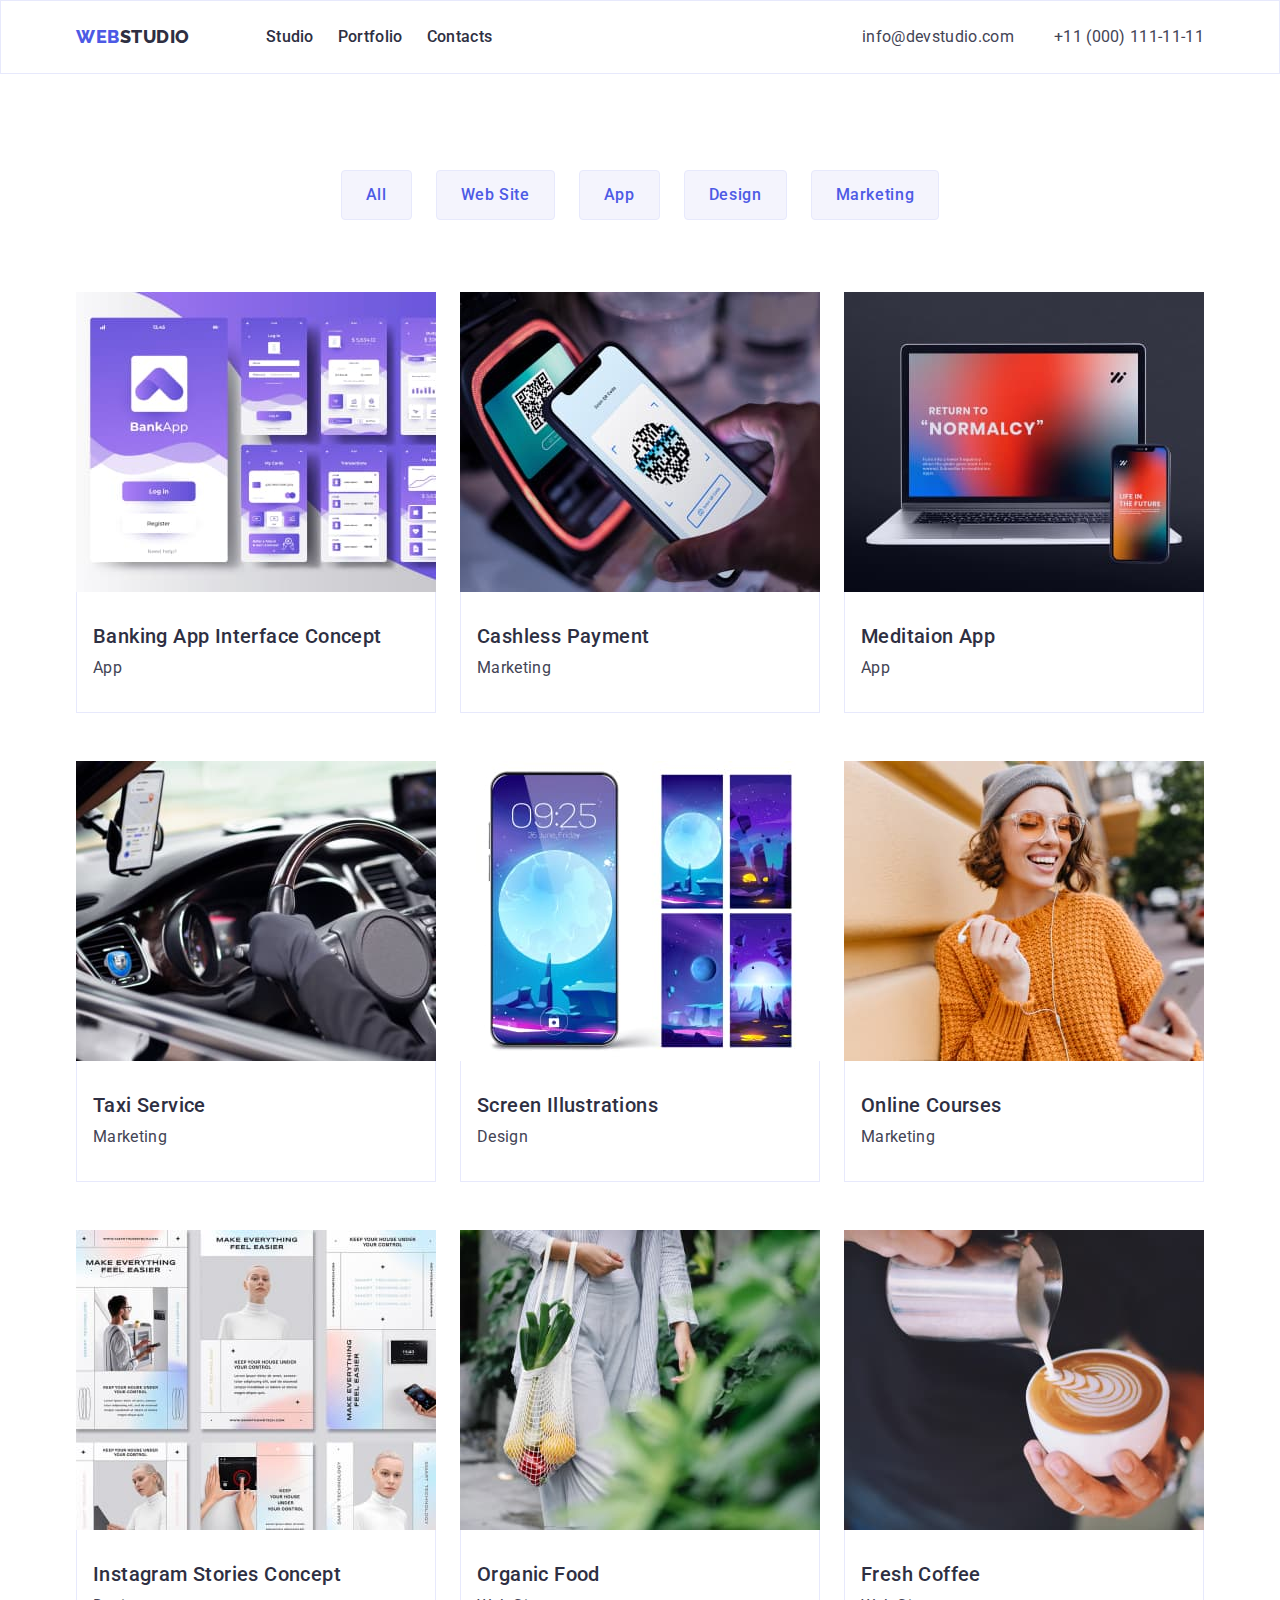
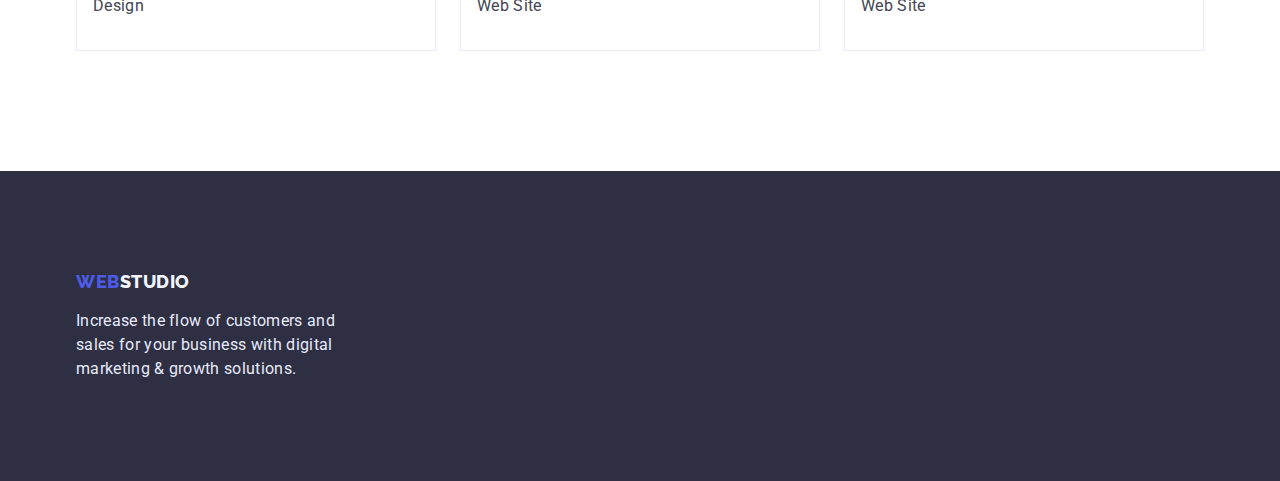
==== portfolio.html @ 0af75738 "new project" ====
<!DOCTYPE html>
<html lang="en">
  <head>
    <meta charset="UTF-8" />
    <meta http-equiv="X-UA-Compatible" content="IE=edge" />
    <meta name="viewport" content="width=device-width, initial-scale=1.0" />
    <link rel="preconnect" href="https://fonts.googleapis.com" />
    <link rel="preconnect" href="https://fonts.gstatic.com" crossorigin />
    <link
      href="https://fonts.googleapis.com/css2?family=Raleway:wght@800&family=Roboto:wght@400;500;700;900&display=swap"
      rel="stylesheet"
    />
    <title>Portfolio</title>
    <link rel="stylesheet" href="https://cdn.jsdelivr.net/npm/modern-normalize@1.1.0/modern-normalize.min.css" />
    <link rel="stylesheet" href="./css/styles.css" />
  </head>
  <body>
    <!-- header -->
    <header class="header">
      <div class="container header-container">
        <nav class="header-nav">
          <a class="logo" href="./index.html"
            ><span class="logo-first">WEB</span><span class="logo-second">STUDIO</span></a
          >
          <ul class="header-list list">
            <li class="header-item"><a class="header-link link" href="./index.html">Studio</a></li>
            <li class="header-item"><a class="header-link link" href="./portfolio.html">Portfolio</a></li>
            <li class="header-item"><a class="header-link link" href="">Contacts</a></li>
          </ul>
        </nav>

        <address class="header-address">
          <ul class="header-contacts list">
            <li class="contact">
              <a class="header-mail link" href="mailto:info@devstudio.com"> info@devstudio.com </a>
            </li>
            <li class="contact"><a class="header-tel link" href="tel:+110001111111">+11 (000) 111-11-11</a></li>
          </ul>
        </address>
      </div>
    </header>
    <!-- /header -->
    <main>
      <section class="main-section">
        <div class="container main-button-projects">
          <h1 class="visually-hidden">Filter on the page</h1>
          <ul class="main-section-btn">
            <li class="filter-btn"><button class="main-btn button" type="button">All</button></li>
            <li class="filter-btn"><button class="main-btn button" type="button">Web Site</button></li>
            <li class="filter-btn"><button class="main-btn button" type="button">App</button></li>
            <li class="filter-btn"><button class="main-btn button" type="button">Design</button></li>
            <li class="filter-btn"><button class="main-btn button" type="button">Marketing</button></li>
          </ul>
          <ul class="projects-list list">
            <li class="projects-item">
              <a href="#" class="projects-img link"
                ><img src="./images/bankingapp.jpg" alt="Banking app" width="360" />
                <div class="img-content">
                  <h3 class="projects-item-title">Banking App Interface Concept</h3>
                  <p class="projects-item-subscribe">App</p>
                </div>
              </a>
            </li>
            <li class="projects-item">
              <a href="#" class="projects-img link"
                ><img src="./images/cashlesspayment.jpg" alt="Cashless payment" width="360" />
                <div class="img-content">
                  <h3 class="projects-item-title">Cashless Payment</h3>
                  <p class="projects-item-subscribe">Marketing</p>
                </div>
              </a>
            </li>
            <li class="projects-item">
              <a href="#" class="projects-img link"
                ><img src="./images/meditaionapp.jpg" alt="Meditaion App" width="360" />
                <div class="img-content">
                  <h3 class="projects-item-title">Meditaion App</h3>
                  <p class="projects-item-subscribe">App</p>
                </div>
              </a>
            </li>
            <li class="projects-item">
              <a href="#" class="projects-img link"
                ><img src="./images/taxiservice.jpg" alt="Taxi service" width="360" />
                <div class="img-content">
                  <h3 class="projects-item-title">Taxi Service</h3>
                  <p class="projects-item-subscribe">Marketing</p>
                </div>
              </a>
            </li>
            <li class="projects-item">
              <a href="#" class="projects-img link"
                ><img src="./images/screencourses.jpg" alt="Screen Illustrations" width="360" />
                <div class="img-content">
                  <h3 class="projects-item-title">Screen Illustrations</h3>
                  <p class="projects-item-subscribe">Design</p>
                </div>
              </a>
            </li>
            <li class="projects-item">
              <a href="#" class="projects-img link"
                ><img src="./images/onlinecourses.jpg" alt="Online Courses" width="360" />
                <div class="img-content">
                  <h3 class="projects-item-title">Online Courses</h3>
                  <p class="projects-item-subscribe">Marketing</p>
                </div>
              </a>
            </li>
            <li class="projects-item">
              <a href="#" class="projects-img link"
                ><img src="./images/instagramstorie.jpg" alt="Instagram Stories Concept" width="360" />
                <div class="img-content">
                  <h3 class="projects-item-title">Instagram Stories Concept</h3>
                  <p class="projects-item-subscribe">Design</p>
                </div>
              </a>
            </li>
            <li class="projects-item">
              <a href="#" class="projects-img link"
                ><img src="./images/organicfood.jpg" alt="Organic Food" width="360" />
                <div class="img-content">
                  <h3 class="projects-item-title">Organic Food</h3>
                  <p class="projects-item-subscribe">Web Site</p>
                </div>
              </a>
            </li>
            <li class="projects-item">
              <a href="#" class="projects-img link"
                ><img src="./images/freshcoffee.jpg" alt="Fresh Coffee" width="360" />
                <div class="img-content">
                  <h3 class="projects-item-title">Fresh Coffee</h3>
                  <p class="projects-item-subscribe">Web Site</p>
                </div>
              </a>
            </li>
          </ul>
        </div>
      </section>
    </main>
    <!-- footer -->
    <footer class="footer">
      <div class="container footer-container">
        <a class="footer-logo" href="./index.html"
          ><span class="footer-logo-first">WEB</span><span class="footer-logo-second">STUDIO</span></a
        >
        <p class="footer-subscribe">
          Increase the flow of customers and sales for your business with digital marketing & growth solutions.
        </p>
      </div>
    </footer>
    <!-- /footer -->
  </body>
</html>
---- css/styles.css ----
:root {
  --first-title-color: #ffffff;
  --second-title-color: #2e2f42;
  --text-first-logo-btn: #4d5ae5;
  --text-adress-color: #434455;
  --hover-focus-color: #404bbf;
  --text-subscribe-color: #434455;
  --item-title-color: #2e2f42;
}
body {
  font-family: 'Roboto', sans-serif;
  background-color: white;
  color: rgb(46, 47, 66, 1);
}

.container {
  width: 1158px;
  padding: 0 15px;
  margin: auto;
}

h1,
h2,
h3,
h4,
h5,
h6,
p {
  margin: 0;
  margin-bottom: 0;
}

ul,
li {
  margin: 0;
  padding: 0;
}

li {
  display: list-item;
}

img {
  display: block;
}

.list {
  list-style: none;
  text-decoration: none;
  padding: 0;
  margin: 0;
}

.link {
  text-decoration: none;
}

.button {
  display: inline-block;
  font-family: 'Roboto';
  font-style: normal;
  font-weight: 500;
  font-size: 16px;
  line-height: 1.5;
  letter-spacing: 0.04em;
  cursor: pointer;
  border-radius: 4px;
  text-align: center;
}

.header {
  display: flex;
  background-color: #ffffff;
  font-weight: 500;
  font-size: 16px;
  line-height: 1.5;
  text-decoration: none;

  box-sizing: border-box;
  align-items: center;
  border: 1px solid #e7e9fc;
}

.header-container {
  display: flex;
  align-items: center;
}

.header-nav {
  margin-right: 0 auto;
  display: flex;
  align-items: center;
  font-weight: 500;
  font-size: 16px;
  line-height: 1.5;
  letter-spacing: 0.02em;
  color: var(--item-title-color);
  text-decoration: none;
}

.logo {
  text-decoration: none;
  font-family: 'Raleway';
  font-style: normal;
  font-weight: 800;
  font-size: 18px;
  line-height: 1.3;
  letter-spacing: 0.03em;

  display: flex;
  align-items: center;
  letter-spacing: 0.03em;
  text-transform: uppercase;
  padding: 0;
}

.logo-first {
  color: var(--text-first-logo-btn);
}

.logo-second {
  color: var(--second-title-color);
}

.header-list {
  display: flex;
  margin-left: 76px;
  gap: 24px;
}

.header-list :not(:last-child) {
  margin-right: 0;
}

.header-link {
  font-weight: 500;
  font-size: 16px;
  line-height: 1.5;
  color: #2e2f42;
  display: block;
  padding: 24px 0;
}

.header-address {
  margin-left: auto;
}

.header-contacts {
  font-style: normal;
  display: flex;
}

.header-mail {
  font-weight: 400;
  font-size: 16px;
  line-height: 1.5;
  letter-spacing: 0.02em;
  color: var(--text-adress-color);
  text-decoration: none;
}

.header-tel {
  font-weight: 400;
  font-size: 16px;
  line-height: 1.5;
  letter-spacing: 0.02em;
  color: var(--text-adress-color);
  text-decoration: none;
}

.header-link:hover,
.header-link:focus,
.header-mail:hover,
.header-tel:hover,
.header-mail:focus,
.header-tel:focus {
  color: var(--hover-focus-color);
  font-weight: bold;
}

.header-link:active {
  color: #2e2f42;
}

.header-contacts .contact + .contact {
  margin-left: 40px;
}

.hero {
  font-weight: 400;
  font-size: 16px;
  line-height: 1.5;
  letter-spacing: 0.02em;
  color: var(--text-adress-color);
  background-color: #2e2f42;
  text-align: center;
  display: flex;
  padding-top: 188px;
  padding-bottom: 188px;
}

.hero-conainer {
  background: #2e2f42;
  display: flex;
  flex-grow: 1;
}

.hero-title {
  text-align: center;

  font-weight: 700;
  font-size: 56px;
  line-height: 1.1;
  letter-spacing: 0.02em;
  color: #ffffff;

  margin-right: auto;
  margin-left: auto;
  margin-bottom: 48px;

  width: 496px;
  height: 120px;
}

.hero-btn {
  color: #ffffff;
  background-color: #4d5ae5;
  box-shadow: 0px 4px 4px rgba(0, 0, 0, 0.15);

  padding: 16px 32px;
  min-width: 169px;
  flex-direction: row;
  text-align: center;
  border: none;
}

.hero-btn:focus,
.hero-btn:hover {
  background-color: var(--hover-focus-color);
  color: white;
}

.hero-btn:active {
  color: #2e2f42;
}

.about {
  padding-top: 120px;
  padding-bottom: 120px;
}

.about-container {
  display: flex;
  flex-direction: column;
  align-items: flex-start;
}

.about-list {
  display: flex;
}

.about-item {
  width: 264px;
  flex-direction: column;
  align-items: flex-start;
  margin-right: 24px;
}

.about-item:nth-child(4n) {
  margin-right: 0;
}

.about-item-title {
  font-weight: 500;
  font-size: 20px;
  line-height: 1.2;
  letter-spacing: 0.02em;
  color: var(--item-title-color);
  margin-bottom: 8px;
}

.about-item-subscribe {
  font-weight: 400;
  font-size: 16px;
  line-height: 1.5;
  letter-spacing: 0.02em;
  color: var(--text-subscribe-color);
}

.gallery {
  padding-bottom: 120px;
}

.gallery-item {
  display: flex;
  flex-direction: column;
  justify-content: center;
  align-items: center;
  background: #e5e5e5;
  gap: 24px;
}

.gallery-list {
  margin-right: 0 auto;
  display: flex;
  column-gap: 24px;
}

.gallery-title {
  margin-top: 0;
  margin-bottom: 72px;
  text-align: center;

  font-weight: 700;
  font-size: 36px;
  line-height: 1.1;
  letter-spacing: 0.02em;
  text-transform: capitalize;
  color: #2e2f42;
}

.section-team {
  background: #f4f4fd;
  display: flex;
  text-align: center;
  padding-top: 120px;
  padding-bottom: 120px;
}

.team-list {
  margin-right: 0 auto;
  display: flex;
  flex-wrap: wrap;
  column-gap: 24px;
  border-radius: 0px 0px 4px 4px;
}

.team-item {
  display: flex;
  flex-direction: column;
  justify-content: center;
  align-items: center;

  background: #ffffff;
}

.team-content {
  padding: 32px 16px;
  width: 100%;
}

.team-title {
  font-weight: 700;
  font-size: 36px;
  line-height: 1.1;
  letter-spacing: 0.02em;
  text-transform: capitalize;
  color: #2e2f42;
  background: #f4f4fd;
  margin-top: 0;
  text-align: center;
  margin-bottom: 72px;
}

.team-item-title {
  font-weight: 500;
  font-size: 20px;
  line-height: 1.2;
  letter-spacing: 0.02em;
  color: var(--item-title-color);
  margin-bottom: 8px;
}

.team-item-subscribe {
  font-weight: 400;
  font-size: 16px;
  line-height: 1.5;
  letter-spacing: 0.02em;
  color: var(--text-subscribe-color);
}

.team-item {
  width: calc((100% - 72px) / 4);
}

.main-title-hidden {
  visibility: hidden;
}

.main-section {
  padding-top: 96px;
  padding-bottom: 120px;
}

.visually-hidden {
  position: absolute;
  width: 1px;
  height: 1px;
  margin: -1px;
  border: 0;
  padding: 0;
  white-space: nowrap;
  clip-path: inset(100%);
  clip: rect(0 0 0 0);
  overflow: hidden;
}

.main-button-projects .main-section-btn {
  list-style: none;
  display: flex;
  justify-content: center;
  margin-bottom: 72px;
}

.main-btn {
  background: #f4f4fd;
  align-items: center;
  text-align: center;
  color: #4d5ae5;
  border: 1px solid #e7e9fc;
  padding: 12px 24px;
  border-radius: 4px;
  gap: 24px;
}

.filter-btn:not(:last-child) {
  margin-right: 24px;
}

.main-btn:focus,
.main-btn:hover {
  background-color: var(--hover-focus-color);
  color: white;
}

.projects-list {
  display: flex;
  flex-wrap: wrap;
  row-gap: 48px;
  column-gap: 24px;
  padding-left: 0;
  margin-right: 0;
  justify-content: center;
}

.projects-img {
  display: block;
  max-width: 100%;
}

.projects-item {
  width: calc((100% - 48px) / 3);
}

.img-content {
  width: 360px;
  display: flex;
  flex-direction: column;
  align-items: flex-start;
  gap: 8px;
  padding: 32px 0;
  border: 1px solid #e7e9fc;
  border-top: none;
}

.projects-item-title {
  margin-bottom: 0;
  font-weight: 500;
  font-size: 20px;
  line-height: 1.2;
  letter-spacing: 0.02em;
  color: var(--item-title-color);
  padding: 0px 16px;
}

.projects-item-subscribe {
  font-weight: 400;
  font-size: 16px;
  line-height: 1.5;
  letter-spacing: 0.02em;
  color: var(--text-subscribe-color);
  padding: 0px 16px;
}

.footer {
  background: #2e2f42;
  padding: 100px 0;
}

.footer-logo {
  width: 115px;
  height: 22px;

  font-family: 'Raleway';
  font-style: normal;
  font-weight: 800;
  font-size: 18px;
  line-height: 1.2;
  letter-spacing: 0.03em;
  text-transform: uppercase;
  text-decoration: none;
}

.footer-logo-first {
  color: var(--text-first-logo-btn);
}

.footer-logo-second {
  color: #f4f4fd;
}

.footer-subscribe {
  margin-top: 16px;
  justify-content: flex-start;

  width: 264px;

  font-weight: 400;
  font-size: 16px;
  line-height: 1.5;
  letter-spacing: 0.02em;
  color: #e7e9fc;
}
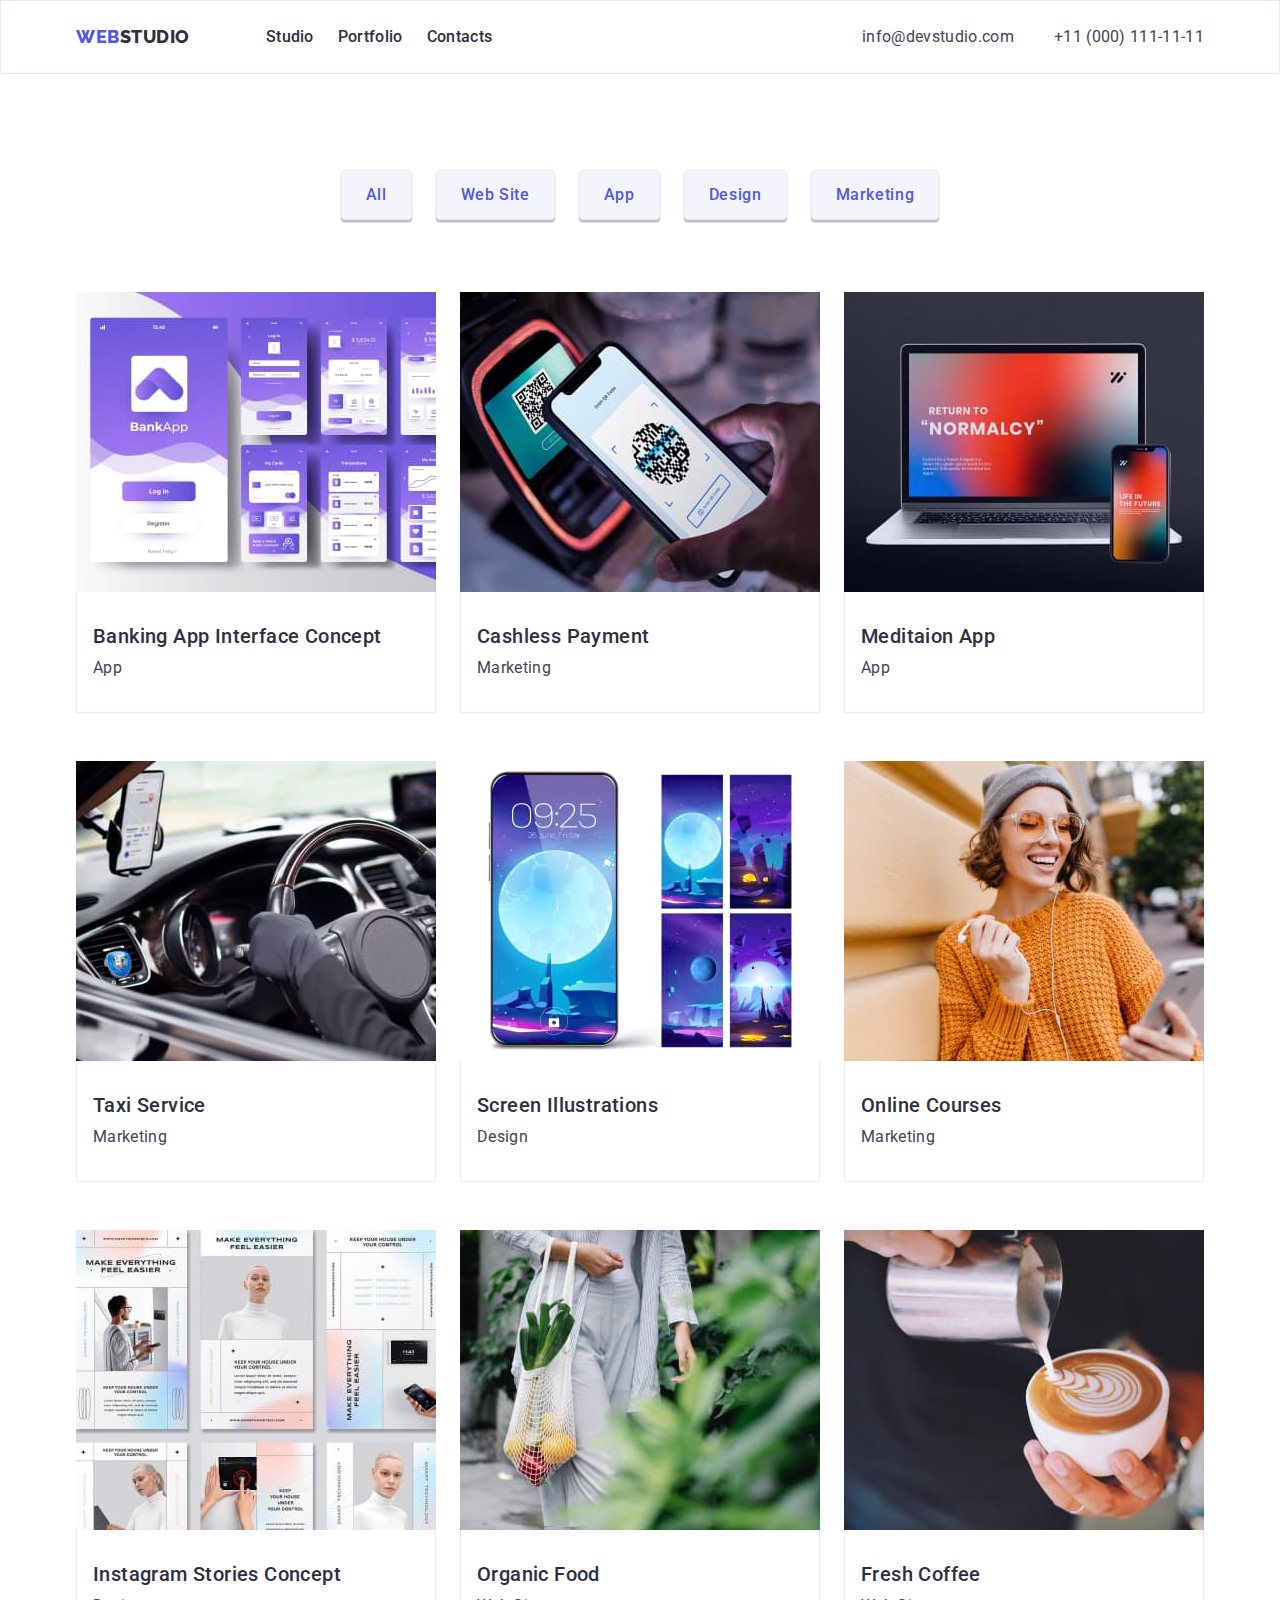
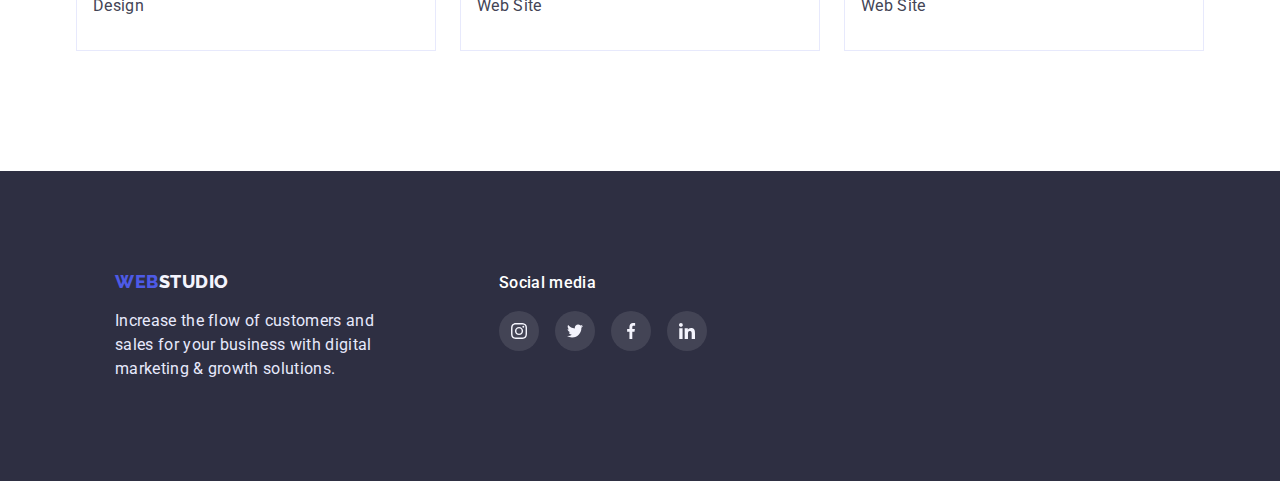
==== commit 7de94841: "add in portfolio new footer" ====
--- a/portfolio.html
+++ b/portfolio.html
@@ -140,12 +140,47 @@
     <!-- footer -->
     <footer class="footer">
       <div class="container footer-container">
-        <a class="footer-logo" href="./index.html"
-          ><span class="footer-logo-first">WEB</span><span class="footer-logo-second">STUDIO</span></a
-        >
-        <p class="footer-subscribe">
-          Increase the flow of customers and sales for your business with digital marketing & growth solutions.
-        </p>
+        <div class="footer-text">
+          <a class="footer-logo" href="./index.html"
+            ><span class="footer-logo-first">WEB</span><span class="footer-logo-second">STUDIO</span></a
+          >
+          <p class="footer-subscribe">
+            Increase the flow of customers and sales for your business with digital marketing & growth solutions.
+          </p>
+        </div>
+        <div class="footer-social">
+          <h3 class="footer-social-title">Social media</h3>
+          <ul class="footer-social-list list">
+            <li class="footer-social-item">
+              <a href="" class="footer-social-link link">
+                <svg class="footer-social-icon" width="16" height="16">
+                  <use href="../images/icons.svg#icon-instagram"></use>
+                </svg>
+              </a>
+            </li>
+            <li class="footer-social-item">
+              <a href="" class="footer-social-link link">
+                <svg class="footer-social-icon" width="16" height="16">
+                  <use href="./images/icons.svg#icon-twitter"></use>
+                </svg>
+              </a>
+            </li>
+            <li class="footer-social-item">
+              <a href="" class="footer-social-link link">
+                <svg class="footer-social-icon" width="16" height="16">
+                  <use href="./images/icons.svg#icon-facebook"></use>
+                </svg>
+              </a>
+            </li>
+            <li class="footer-social-item">
+              <a href="" class="footer-social-link link">
+                <svg class="footer-social-icon" width="16" height="16">
+                  <use href="./images/icons.svg#icon-linkedin"></use>
+                </svg>
+              </a>
+            </li>
+          </ul>
+        </div>
       </div>
     </footer>
     <!-- /footer -->
--- a/css/styles.css
+++ b/css/styles.css
@@ -7,6 +7,7 @@
   --text-subscribe-color: #434455;
   --item-title-color: #2e2f42;
 }
+
 body {
   font-family: 'Roboto', sans-serif;
   background-color: white;
@@ -197,6 +198,11 @@
   display: flex;
   padding-top: 188px;
   padding-bottom: 188px;
+  background-image: url(../images/header-img.jpg);
+  background-repeat: no-repeat;
+  background-position: center;
+  background-image: linear-gradient(rgba(46, 47, 66, 0.7), rgba(46, 47, 66, 0.7)), url(../images/header-img.jpg);
+  background-size: contain;
 }
 
 .hero-conainer {
@@ -270,6 +276,27 @@
   margin-right: 0;
 }
 
+.about-social-item {
+  width: 264px;
+  height: 112px;
+}
+.about-social-link {
+  display: flex;
+  justify-content: center;
+
+  align-items: center;
+  background: #f4f4fd;
+  border-radius: 4px;
+  margin-bottom: 8px;
+  width: 264px;
+  height: 112px;
+}
+
+.about-social-icon {
+  width: 64px;
+  height: 64px;
+}
+
 .about-item-title {
   font-weight: 500;
   font-size: 20px;
@@ -298,6 +325,9 @@
   align-items: center;
   background: #e5e5e5;
   gap: 24px;
+  background: linear-gradient(0deg, rgba(77, 90, 229, 0.1), rgba(77, 90, 229, 0.1)), url(2225.jpg);
+  background-blend-mode: soft-light, normal;
+  border: 1px solid #e7e9fc;
 }
 
 .gallery-list {
@@ -342,6 +372,8 @@
   align-items: center;
 
   background: #ffffff;
+  box-shadow: 0px 1px 6px rgba(46, 47, 66, 0.08), 0px 1px 1px rgba(46, 47, 66, 0.16), 0px 2px 1px rgba(46, 47, 66, 0.08);
+  border-radius: 0px 0px 4px 4px;
 }
 
 .team-content {
@@ -381,6 +413,94 @@
 
 .team-item {
   width: calc((100% - 72px) / 4);
+}
+
+.team-social-list {
+  display: flex;
+  justify-content: center;
+  align-items: center;
+  margin-top: 8px;
+  gap: 24px;
+  width: 232px;
+}
+
+.team-social-item {
+  width: 40px;
+  height: 40px;
+}
+.team-social-link {
+  display: flex;
+  justify-content: center;
+  align-items: center;
+  width: 100%;
+  height: 100%;
+  border-radius: 50%;
+  background-color: rgba(77, 90, 229, 1);
+}
+
+.team-social-link:is(:hover, :focus) {
+  background-color: #404bbf;
+}
+
+.team-social-icon {
+  width: 16px;
+  height: 16px;
+}
+
+.customers {
+  padding-bottom: 120px;
+}
+
+.customers-title {
+  margin-bottom: 72px;
+  text-align: center;
+  font-weight: 700;
+  font-size: 36px;
+  line-height: 1.1;
+  text-align: center;
+  letter-spacing: 0.02em;
+  text-transform: capitalize;
+  color: #2e2f42;
+}
+
+.customers-list {
+  display: flex;
+  flex-direction: row;
+  align-items: flex-start;
+  padding: 0px;
+
+  width: 1128px;
+
+  column-gap: 24px;
+  margin: auto;
+}
+
+.customers-item {
+  display: flex;
+
+  align-items: center;
+  justify-content: center;
+}
+
+.customers-item-link {
+  display: flex;
+  justify-content: center;
+
+  width: 100%;
+  height: 100%;
+  align-items: center;
+  border: 1px solid #8e8f99;
+  border-radius: 4px;
+  color: #8e8f99;
+}
+
+.customers-item-img {
+  fill: currentColor;
+}
+
+.customers-item-link:is(:hover, :focus) {
+  border-color: #404bbf;
+  color: #404bbf;
 }
 
 .main-title-hidden {
@@ -421,6 +541,7 @@
   padding: 12px 24px;
   border-radius: 4px;
   gap: 24px;
+  box-shadow: 0px 3px 1px rgba(0, 0, 0, 0.1), 0px 2px 1px rgba(0, 0, 0, 0.08), 0px 2px 2px rgba(0, 0, 0, 0.12);
 }
 
 .filter-btn:not(:last-child) {
@@ -446,6 +567,10 @@
 .projects-img {
   display: block;
   max-width: 100%;
+}
+
+.projects-img:is(:hover, :focus) {
+  box-shadow: 0px 1px 6px rgba(46, 47, 66, 0.08), 0px 1px 1px rgba(46, 47, 66, 0.16), 0px 2px 1px rgba(46, 47, 66, 0.08);
 }
 
 .projects-item {
@@ -484,7 +609,16 @@
 
 .footer {
   background: #2e2f42;
-  padding: 100px 0;
+  padding: 100px;
+}
+
+.footer-container {
+  display: flex;
+}
+
+.footer-text {
+  width: 264px;
+  height: 110px;
 }
 
 .footer-logo {
@@ -510,14 +644,68 @@
 }
 
 .footer-subscribe {
+  justify-content: flex-start;
   margin-top: 16px;
-  justify-content: flex-start;
-
   width: 264px;
-
+  height: 72px;
   font-weight: 400;
   font-size: 16px;
   line-height: 1.5;
   letter-spacing: 0.02em;
   color: #e7e9fc;
 }
+
+.footer-social {
+  width: 208px;
+  height: 80px;
+  margin-left: 120px;
+}
+
+.footer-social-title {
+  display: inline;
+
+  text-align: center;
+
+  width: 96px;
+  height: 24px;
+
+  font-weight: 500;
+  font-size: 16px;
+  line-height: 1.5;
+  letter-spacing: 0.02em;
+  color: rgba(255, 255, 255, 1);
+}
+
+.footer-social-list {
+  display: flex;
+  flex-direction: row;
+  align-items: flex-start;
+  justify-content: center;
+  gap: 16px;
+  width: 208px;
+  height: 40px;
+  margin-top: 16px;
+}
+
+.footer-social-item {
+  display: flex;
+  width: 40px;
+  height: 40px;
+}
+.footer-social-link {
+  display: flex;
+  justify-content: center;
+  align-items: center;
+
+  width: 100%;
+  height: 100%;
+  border-radius: 50%;
+  background: rgba(255, 255, 255, 0.1);
+}
+
+.footer-social-link:is(:hover, :focus) {
+  background-color: #31d0aa;
+}
+.footer-social-icon {
+  fill: #fff;
+}
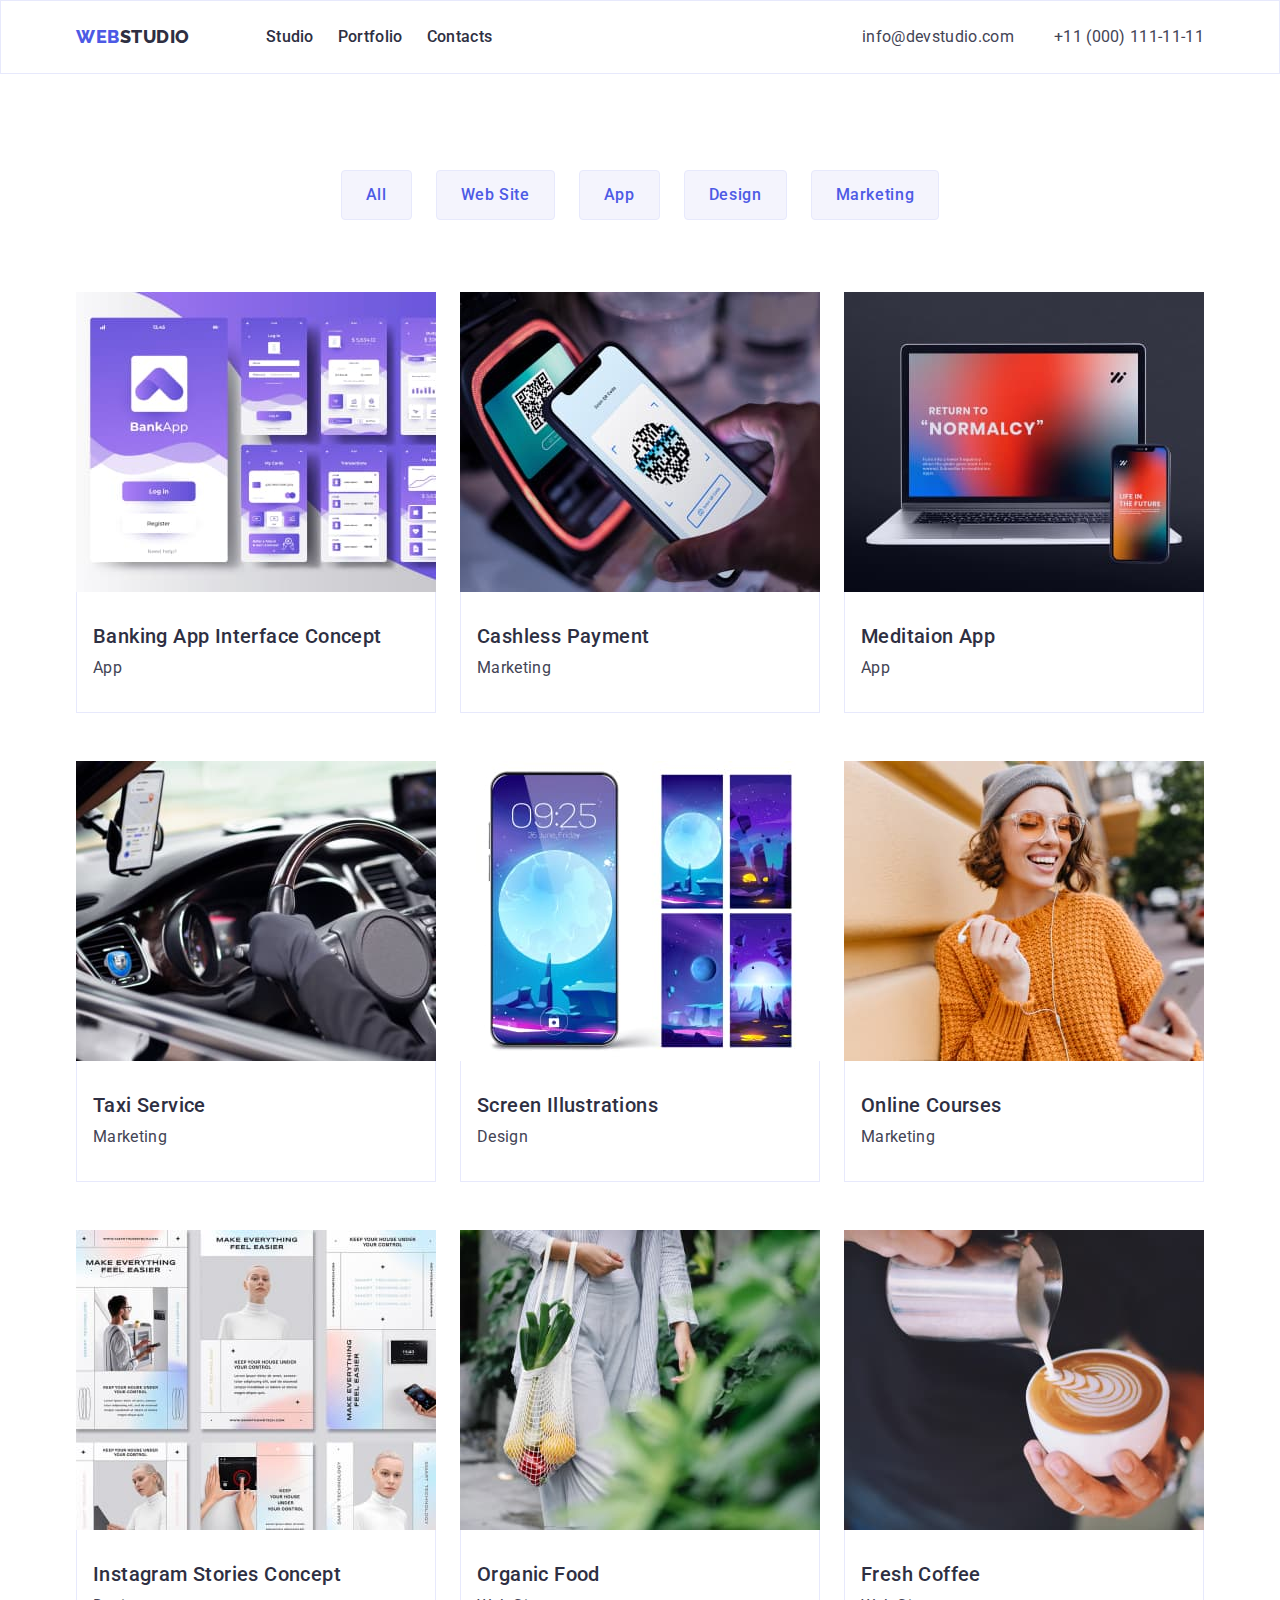
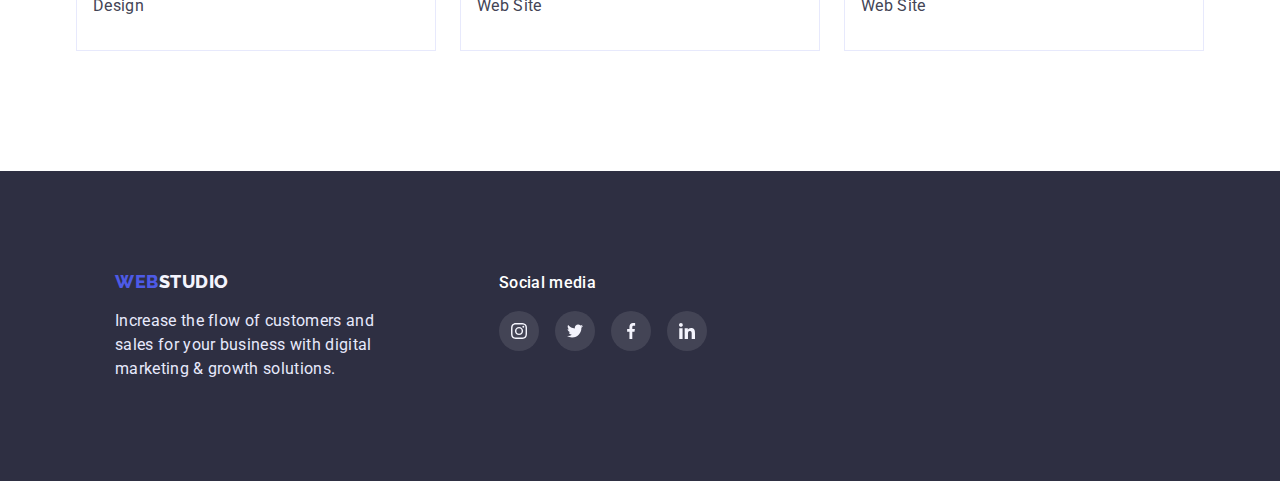
==== commit 5626553f: "add icon insta in footer" ====
--- a/portfolio.html
+++ b/portfolio.html
@@ -154,7 +154,7 @@
             <li class="footer-social-item">
               <a href="" class="footer-social-link link">
                 <svg class="footer-social-icon" width="16" height="16">
-                  <use href="../images/icons.svg#icon-instagram"></use>
+                  <use href="./images/icons.svg#icon-instagram"></use>
                 </svg>
               </a>
             </li>
--- a/css/styles.css
+++ b/css/styles.css
@@ -176,7 +176,6 @@
 .header-mail:focus,
 .header-tel:focus {
   color: var(--hover-focus-color);
-  font-weight: bold;
 }
 
 .header-link:active {
@@ -193,7 +192,9 @@
   line-height: 1.5;
   letter-spacing: 0.02em;
   color: var(--text-adress-color);
-  background-color: #2e2f42;
+
+  max-width: 1440px;
+  margin: auto;
   text-align: center;
   display: flex;
   padding-top: 188px;
@@ -202,7 +203,7 @@
   background-repeat: no-repeat;
   background-position: center;
   background-image: linear-gradient(rgba(46, 47, 66, 0.7), rgba(46, 47, 66, 0.7)), url(../images/header-img.jpg);
-  background-size: contain;
+  background-size: cover;
 }
 
 .hero-conainer {
@@ -325,7 +326,7 @@
   align-items: center;
   background: #e5e5e5;
   gap: 24px;
-  background: linear-gradient(0deg, rgba(77, 90, 229, 0.1), rgba(77, 90, 229, 0.1)), url(2225.jpg);
+  background: linear-gradient(0deg, rgba(77, 90, 229, 0.1), rgba(77, 90, 229, 0.1));
   background-blend-mode: soft-light, normal;
   border: 1px solid #e7e9fc;
 }
@@ -480,6 +481,8 @@
 
   align-items: center;
   justify-content: center;
+  width: calc((100% - 120px) / 6);
+  height: 88px;
 }
 
 .customers-item-link {
@@ -541,7 +544,6 @@
   padding: 12px 24px;
   border-radius: 4px;
   gap: 24px;
-  box-shadow: 0px 3px 1px rgba(0, 0, 0, 0.1), 0px 2px 1px rgba(0, 0, 0, 0.08), 0px 2px 2px rgba(0, 0, 0, 0.12);
 }
 
 .filter-btn:not(:last-child) {
@@ -552,6 +554,7 @@
 .main-btn:hover {
   background-color: var(--hover-focus-color);
   color: white;
+  box-shadow: 0px 3px 1px rgba(0, 0, 0, 0.1), 0px 2px 1px rgba(0, 0, 0, 0.08), 0px 2px 2px rgba(0, 0, 0, 0.12);
 }
 
 .projects-list {
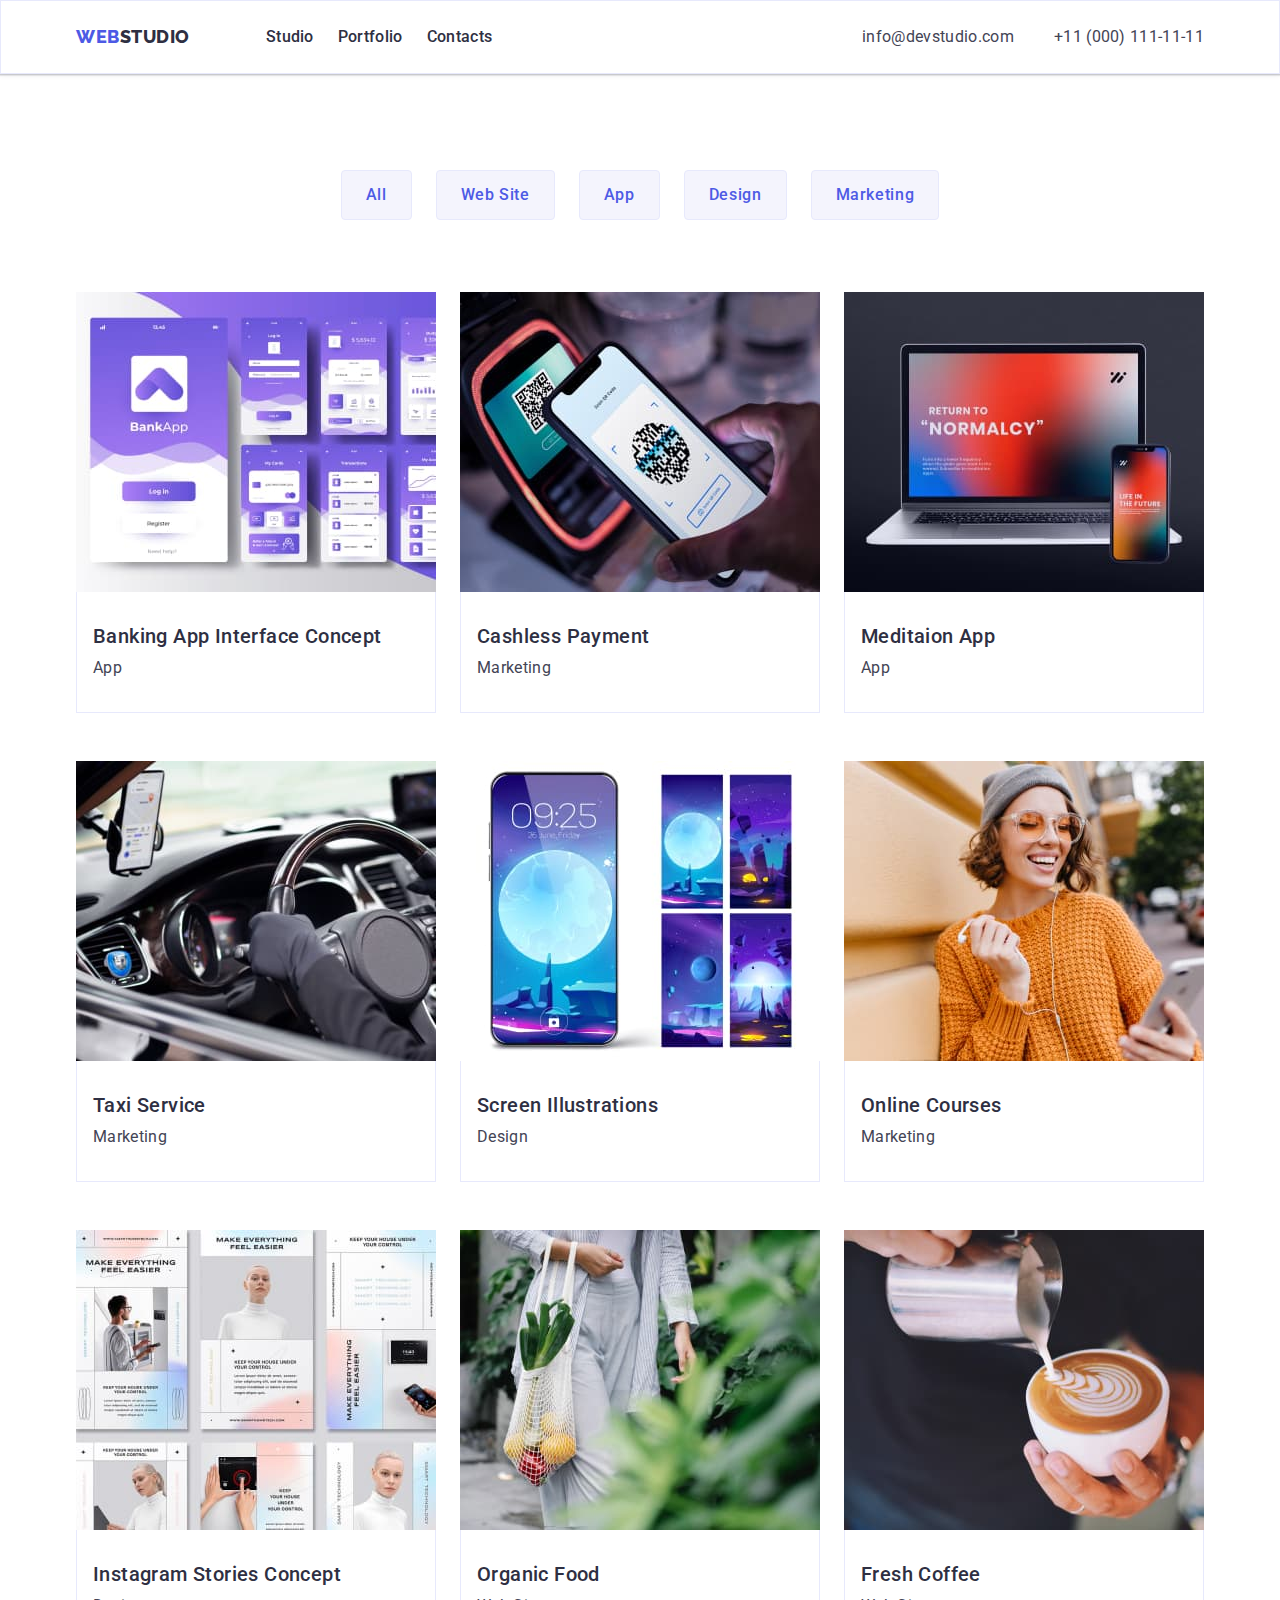
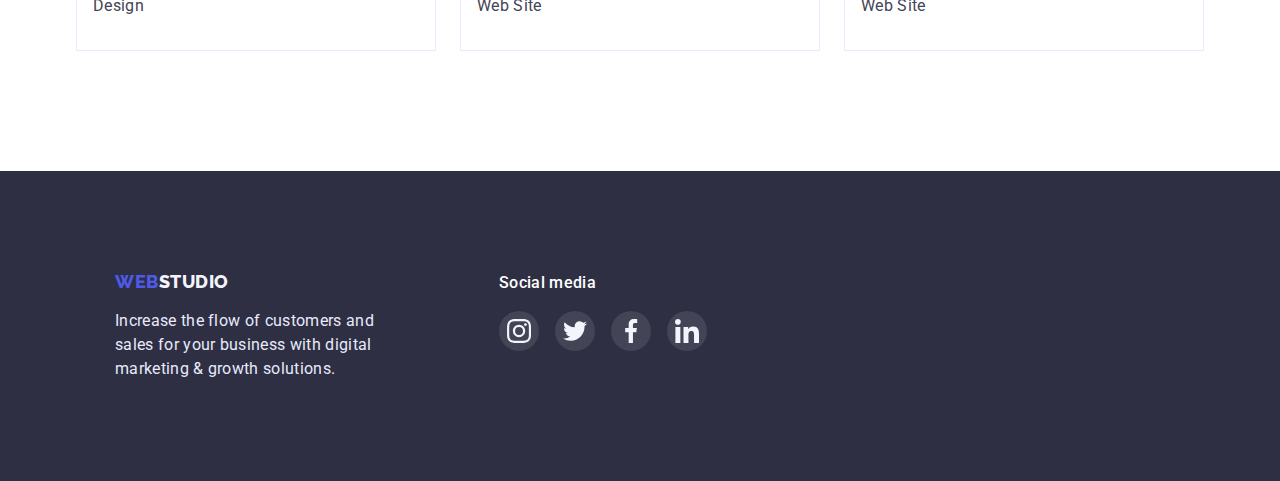
==== commit d8b11085: "change portfolio width="24" height in icon footer add padding top to customers" ====
--- a/portfolio.html
+++ b/portfolio.html
@@ -153,28 +153,28 @@
           <ul class="footer-social-list list">
             <li class="footer-social-item">
               <a href="" class="footer-social-link link">
-                <svg class="footer-social-icon" width="16" height="16">
+                <svg class="footer-social-icon" width="24" height="24">
                   <use href="./images/icons.svg#icon-instagram"></use>
                 </svg>
               </a>
             </li>
             <li class="footer-social-item">
               <a href="" class="footer-social-link link">
-                <svg class="footer-social-icon" width="16" height="16">
+                <svg class="footer-social-icon" width="24" height="24">
                   <use href="./images/icons.svg#icon-twitter"></use>
                 </svg>
               </a>
             </li>
             <li class="footer-social-item">
               <a href="" class="footer-social-link link">
-                <svg class="footer-social-icon" width="16" height="16">
+                <svg class="footer-social-icon" width="24" height="24">
                   <use href="./images/icons.svg#icon-facebook"></use>
                 </svg>
               </a>
             </li>
             <li class="footer-social-item">
               <a href="" class="footer-social-link link">
-                <svg class="footer-social-icon" width="16" height="16">
+                <svg class="footer-social-icon" width="24" height="24">
                   <use href="./images/icons.svg#icon-linkedin"></use>
                 </svg>
               </a>
--- a/css/styles.css
+++ b/css/styles.css
@@ -80,6 +80,7 @@
   box-sizing: border-box;
   align-items: center;
   border: 1px solid #e7e9fc;
+  box-shadow: 0px 2px 1px rgba(46, 47, 66, 0.08), 0px 1px 1px rgba(46, 47, 66, 0.16), 0px 1px 6px rgba(46, 47, 66, 0.08);
 }
 
 .header-container {
@@ -316,6 +317,7 @@
 }
 
 .gallery {
+  padding-top: 0;
   padding-bottom: 120px;
 }
 
@@ -449,6 +451,7 @@
 }
 
 .customers {
+  padding-top: 130px;
   padding-bottom: 120px;
 }
 
@@ -536,6 +539,7 @@
 }
 
 .main-btn {
+  display: flex;
   background: #f4f4fd;
   align-items: center;
   text-align: center;
@@ -553,8 +557,9 @@
 .main-btn:focus,
 .main-btn:hover {
   background-color: var(--hover-focus-color);
-  color: white;
+  color: #ffffff;
   box-shadow: 0px 3px 1px rgba(0, 0, 0, 0.1), 0px 2px 1px rgba(0, 0, 0, 0.08), 0px 2px 2px rgba(0, 0, 0, 0.12);
+  border-color: var(--hover-focus-color);
 }
 
 .projects-list {
